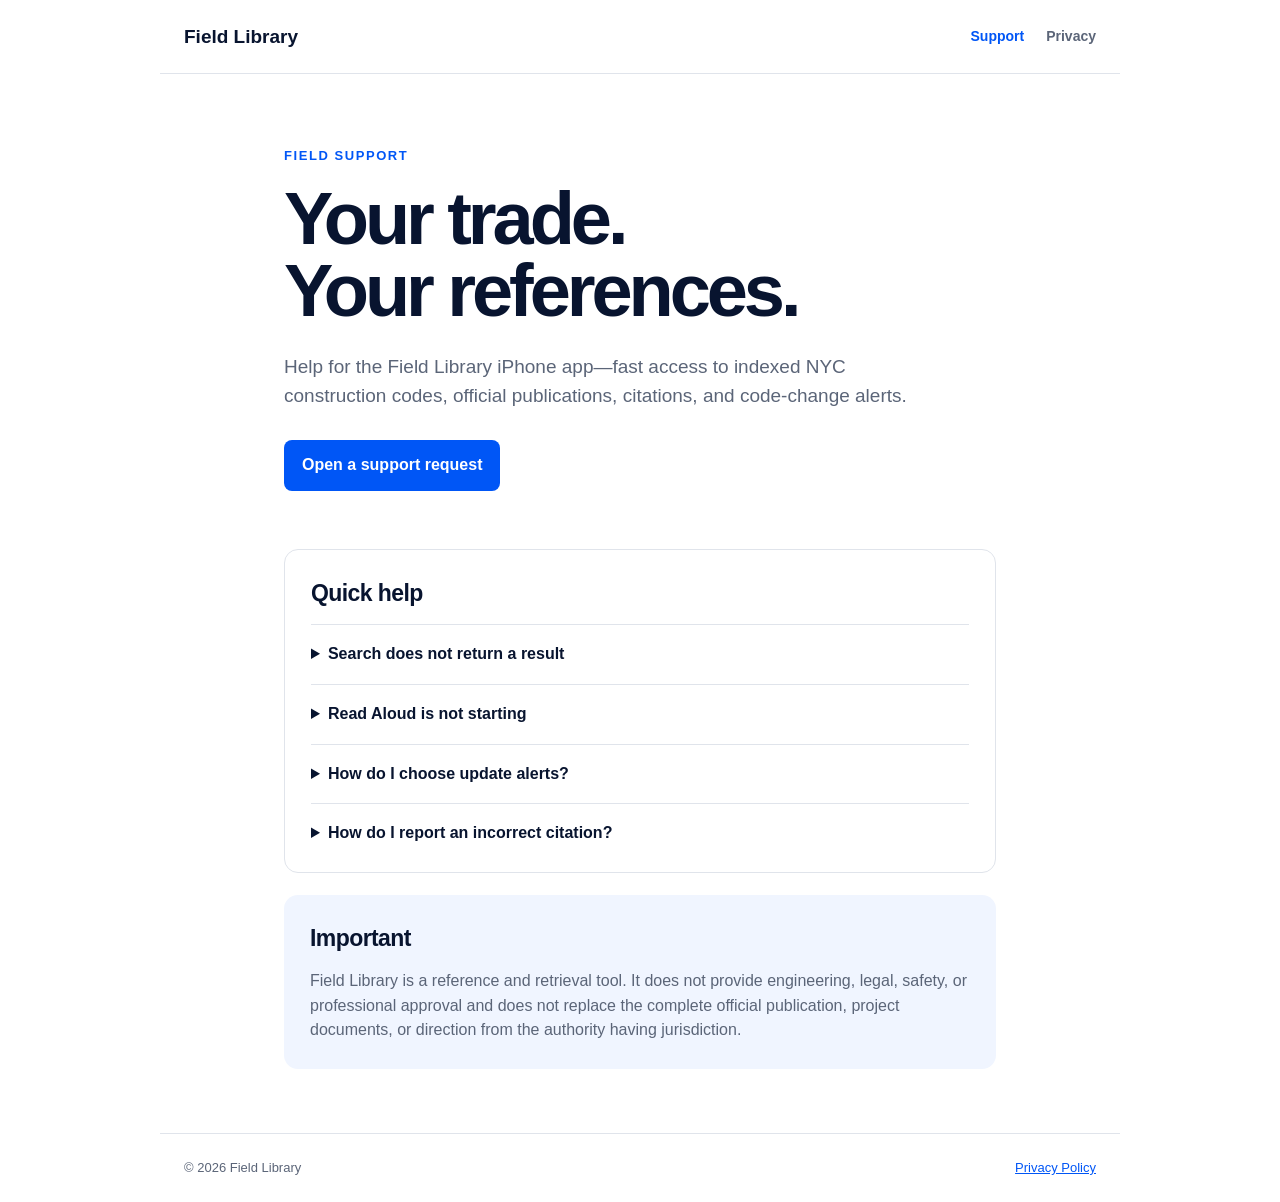
==== index.html @ c3084c1e "Publish Field Library support and privacy pages" ====
<!doctype html>
<html lang="en">
<head>
  <meta charset="utf-8">
  <meta name="viewport" content="width=device-width, initial-scale=1">
  <meta name="description" content="Support for Field Library, the citation-backed NYC construction reference app.">
  <title>Field Library Support</title>
  <link rel="stylesheet" href="style.css">
</head>
<body>
  <header class="topbar">
    <a class="brand" href="index.html">Field Library</a>
    <nav aria-label="Support navigation">
      <a aria-current="page" href="index.html">Support</a>
      <a href="privacy.html">Privacy</a>
    </nav>
  </header>

  <main>
    <section class="hero">
      <p class="eyebrow">FIELD SUPPORT</p>
      <h1>Your trade.<br>Your references.</h1>
      <p class="intro">Help for the Field Library iPhone app—fast access to indexed NYC construction codes, official publications, citations, and code-change alerts.</p>
      <a class="button" href="https://github.com/dpolokhalo-gif/field-library-support/issues/new">Open a support request</a>
    </section>

    <section class="panel" aria-labelledby="quick-help">
      <h2 id="quick-help">Quick help</h2>
      <details>
        <summary>Search does not return a result</summary>
        <p>Try a shorter trade term, an exact code citation such as “BC 3301.7,” or a task such as “hot work permit.” Field Library only returns passages available in the reviewed indexed corpus.</p>
      </details>
      <details>
        <summary>Read Aloud is not starting</summary>
        <p>Check your device volume and network connection, then tap Listen again. If the enhanced voice is unavailable, Field Library automatically uses the iPhone’s native speech engine.</p>
      </details>
      <details>
        <summary>How do I choose update alerts?</summary>
        <p>Open Updates and enable only the trades you follow. The feed shows reviewed changes from the official sources assigned to those libraries.</p>
      </details>
      <details>
        <summary>How do I report an incorrect citation?</summary>
        <p>Open a support request and include the displayed citation, publication title, and the question you searched. Never rely on a suspected error for field decisions.</p>
      </details>
    </section>

    <section class="notice">
      <h2>Important</h2>
      <p>Field Library is a reference and retrieval tool. It does not provide engineering, legal, safety, or professional approval and does not replace the complete official publication, project documents, or direction from the authority having jurisdiction.</p>
    </section>
  </main>

  <footer>
    <span>© 2026 Field Library</span>
    <a href="privacy.html">Privacy Policy</a>
  </footer>
</body>
</html>
---- style.css ----
:root {
  color-scheme: light;
  --ink: #08142f;
  --blue: #0056f6;
  --muted: #5b6578;
  --line: #e0e4eb;
  --pale: #f0f5ff;
  --white: #fff;
}

* { box-sizing: border-box; }

body {
  margin: 0;
  background: var(--white);
  color: var(--ink);
  font-family: Inter, ui-sans-serif, -apple-system, BlinkMacSystemFont, "Segoe UI", sans-serif;
  line-height: 1.55;
}

a { color: var(--blue); }

.topbar {
  align-items: center;
  border-bottom: 1px solid var(--line);
  display: flex;
  justify-content: space-between;
  margin: 0 auto;
  max-width: 960px;
  padding: 22px 24px;
}

.brand {
  color: var(--ink);
  font-size: 19px;
  font-weight: 750;
  text-decoration: none;
}

nav { display: flex; gap: 22px; }
nav a { color: var(--muted); font-size: 14px; font-weight: 650; text-decoration: none; }
nav a[aria-current="page"] { color: var(--blue); }

main { margin: 0 auto; max-width: 760px; padding: 72px 24px 64px; }
.hero { padding-bottom: 58px; }
.eyebrow { color: var(--blue); font-size: 13px; font-weight: 800; letter-spacing: .12em; margin: 0 0 16px; }
h1 { font-size: clamp(48px, 9vw, 74px); letter-spacing: -.055em; line-height: .98; margin: 0 0 24px; }
h2 { font-size: 23px; letter-spacing: -.025em; margin: 0 0 12px; }
.intro { color: var(--muted); font-size: 19px; margin: 0 0 30px; max-width: 650px; }
.button { background: var(--blue); border-radius: 8px; color: var(--white); display: inline-block; font-weight: 750; padding: 13px 18px; text-decoration: none; }

.panel { border: 1px solid var(--line); border-radius: 14px; padding: 26px; }
details { border-top: 1px solid var(--line); padding: 17px 0; }
details:first-of-type { margin-top: 12px; }
details:last-child { padding-bottom: 0; }
summary { cursor: pointer; font-weight: 700; }
details p { color: var(--muted); margin: 11px 0 0; }
.notice { background: var(--pale); border-radius: 14px; margin-top: 22px; padding: 26px; }
.notice p { color: var(--muted); margin: 0; }

.policy h1 { font-size: clamp(44px, 8vw, 66px); }
.updated { color: var(--muted); margin: 0 0 48px; }
.policy section { border-top: 1px solid var(--line); padding: 25px 0 16px; }
.policy section p { color: var(--muted); }

footer {
  border-top: 1px solid var(--line);
  color: var(--muted);
  display: flex;
  font-size: 13px;
  gap: 22px;
  justify-content: space-between;
  margin: 0 auto;
  max-width: 960px;
  padding: 24px;
}

@media (max-width: 540px) {
  .topbar { padding: 18px 18px; }
  main { padding: 52px 18px; }
  nav { gap: 14px; }
  .panel, .notice { padding: 21px; }
}
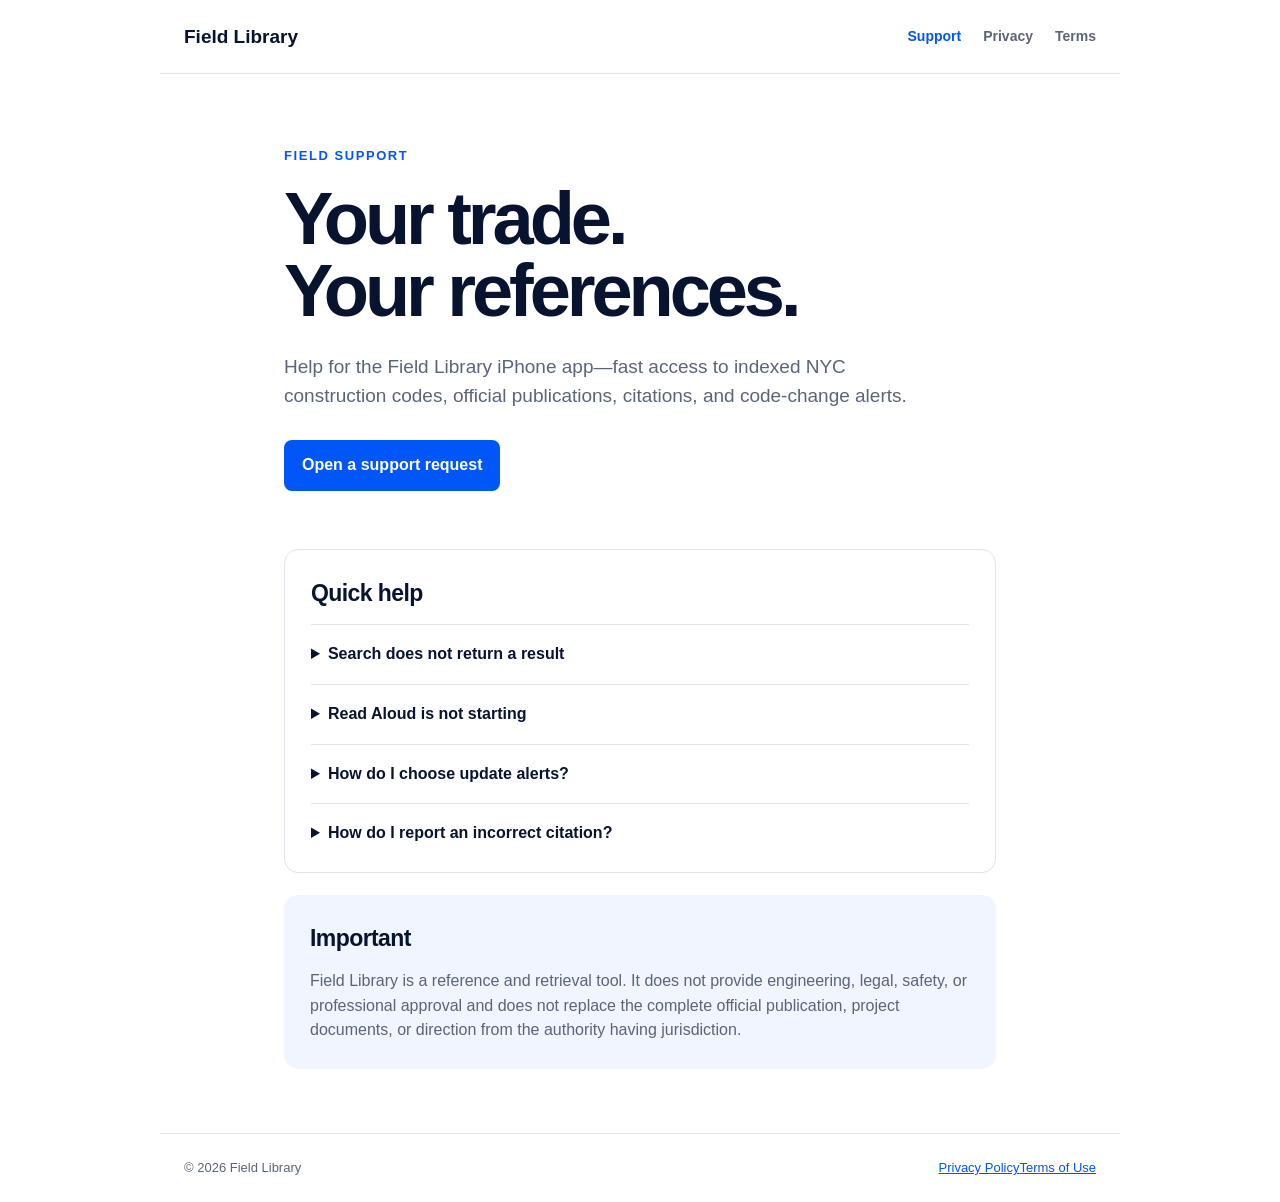
==== commit 0a94674f: "Link Terms of Use from support page" ====
--- a/index.html
+++ b/index.html
@@ -13,6 +13,7 @@
     <nav aria-label="Support navigation">
       <a aria-current="page" href="index.html">Support</a>
       <a href="privacy.html">Privacy</a>
+      <a href="terms.html">Terms</a>
     </nav>
   </header>
 
@@ -52,7 +53,7 @@
 
   <footer>
     <span>© 2026 Field Library</span>
-    <a href="privacy.html">Privacy Policy</a>
+    <span class="footer-links"><a href="privacy.html">Privacy Policy</a><a href="terms.html">Terms of Use</a></span>
   </footer>
 </body>
 </html>
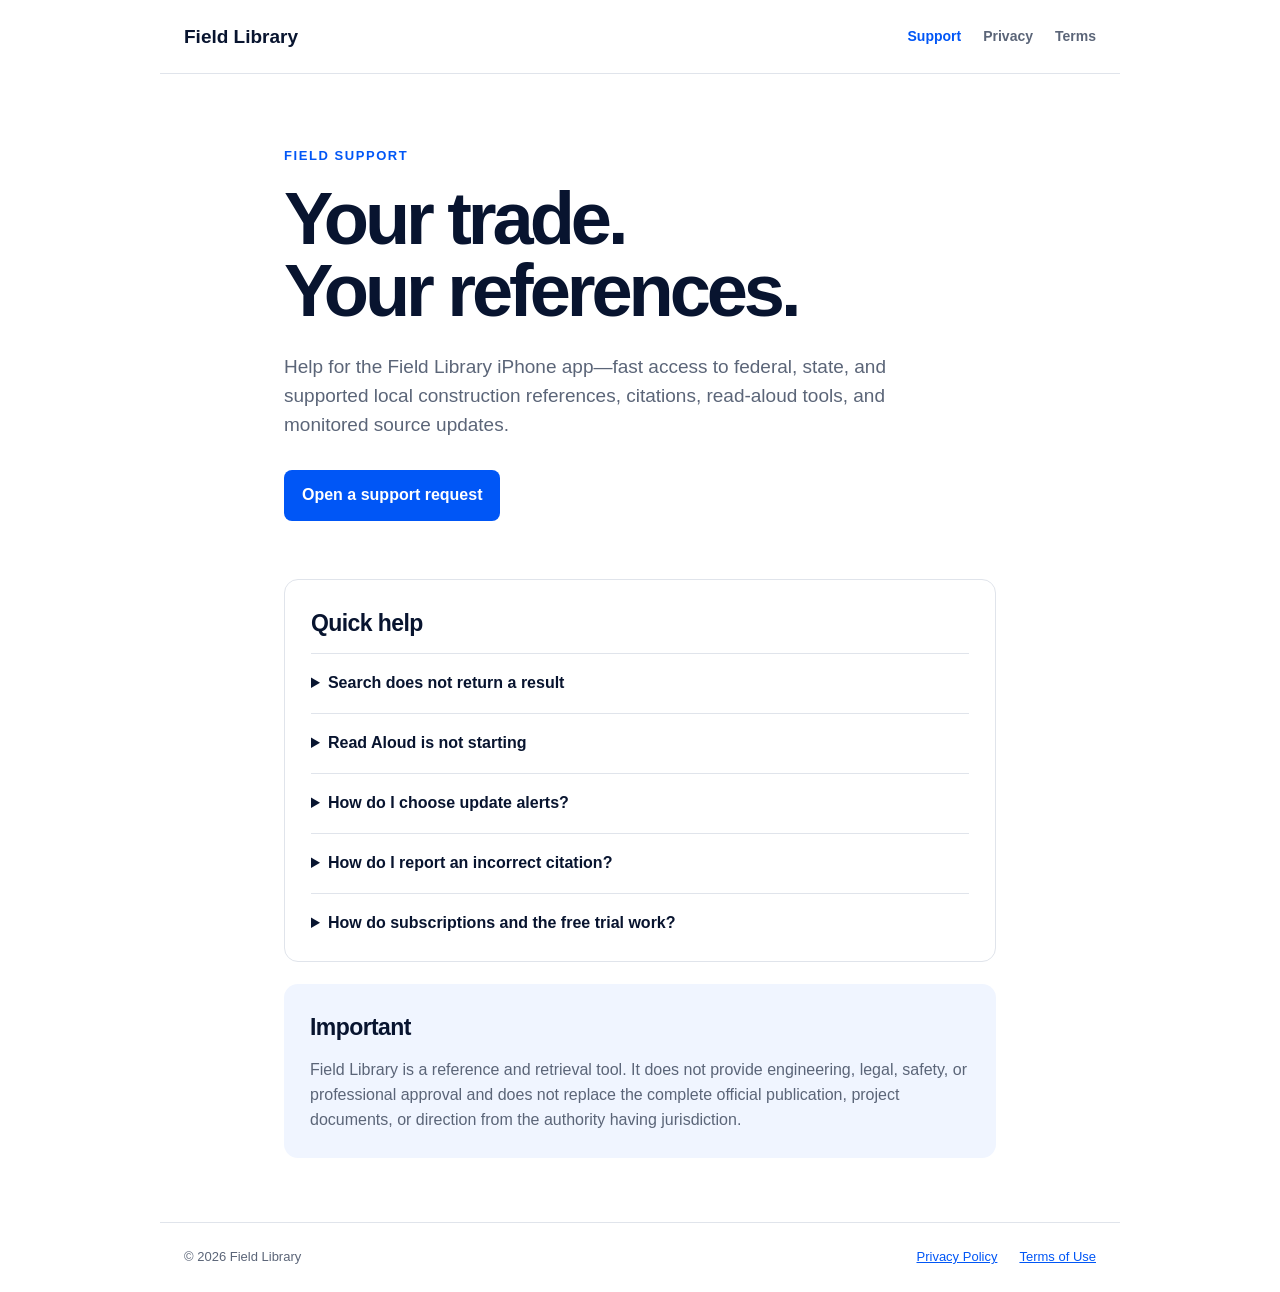
==== commit 8177c8fe: "Update support and legal pages for nationwide V2" ====
--- a/index.html
+++ b/index.html
@@ -3,7 +3,7 @@
 <head>
   <meta charset="utf-8">
   <meta name="viewport" content="width=device-width, initial-scale=1">
-  <meta name="description" content="Support for Field Library, the citation-backed NYC construction reference app.">
+  <meta name="description" content="Support for Field Library, the citation-backed U.S. construction-code and safety-reference app.">
   <title>Field Library Support</title>
   <link rel="stylesheet" href="style.css">
 </head>
@@ -21,7 +21,7 @@
     <section class="hero">
       <p class="eyebrow">FIELD SUPPORT</p>
       <h1>Your trade.<br>Your references.</h1>
-      <p class="intro">Help for the Field Library iPhone app—fast access to indexed NYC construction codes, official publications, citations, and code-change alerts.</p>
+      <p class="intro">Help for the Field Library iPhone app—fast access to federal, state, and supported local construction references, citations, read-aloud tools, and monitored source updates.</p>
       <a class="button" href="https://github.com/dpolokhalo-gif/field-library-support/issues/new">Open a support request</a>
     </section>
 
@@ -29,7 +29,7 @@
       <h2 id="quick-help">Quick help</h2>
       <details>
         <summary>Search does not return a result</summary>
-        <p>Try a shorter trade term, an exact code citation such as “BC 3301.7,” or a task such as “hot work permit.” Field Library only returns passages available in the reviewed indexed corpus.</p>
+        <p>Confirm the selected state or city, then try a shorter trade term, an exact citation such as “29 CFR 1926.501,” or a task such as “scaffold fall protection.” Field Library only returns passages available in the reviewed indexed corpus.</p>
       </details>
       <details>
         <summary>Read Aloud is not starting</summary>
@@ -42,6 +42,10 @@
       <details>
         <summary>How do I report an incorrect citation?</summary>
         <p>Open a support request and include the displayed citation, publication title, and the question you searched. Never rely on a suspected error for field decisions.</p>
+      </details>
+      <details>
+        <summary>How do subscriptions and the free trial work?</summary>
+        <p>Field Library Pro is available monthly or yearly. Eligible new subscribers receive a 14-day free trial; after the trial, the selected plan renews automatically unless canceled through Apple. Use Restore Purchases in the app if an active subscription is not recognized.</p>
       </details>
     </section>
 
--- a/style.css
+++ b/style.css
@@ -75,9 +75,12 @@
   padding: 24px;
 }
 
+.footer-links { display: flex; gap: 22px; }
+
 @media (max-width: 540px) {
   .topbar { padding: 18px 18px; }
   main { padding: 52px 18px; }
   nav { gap: 14px; }
+  .footer-links { gap: 14px; }
   .panel, .notice { padding: 21px; }
 }
